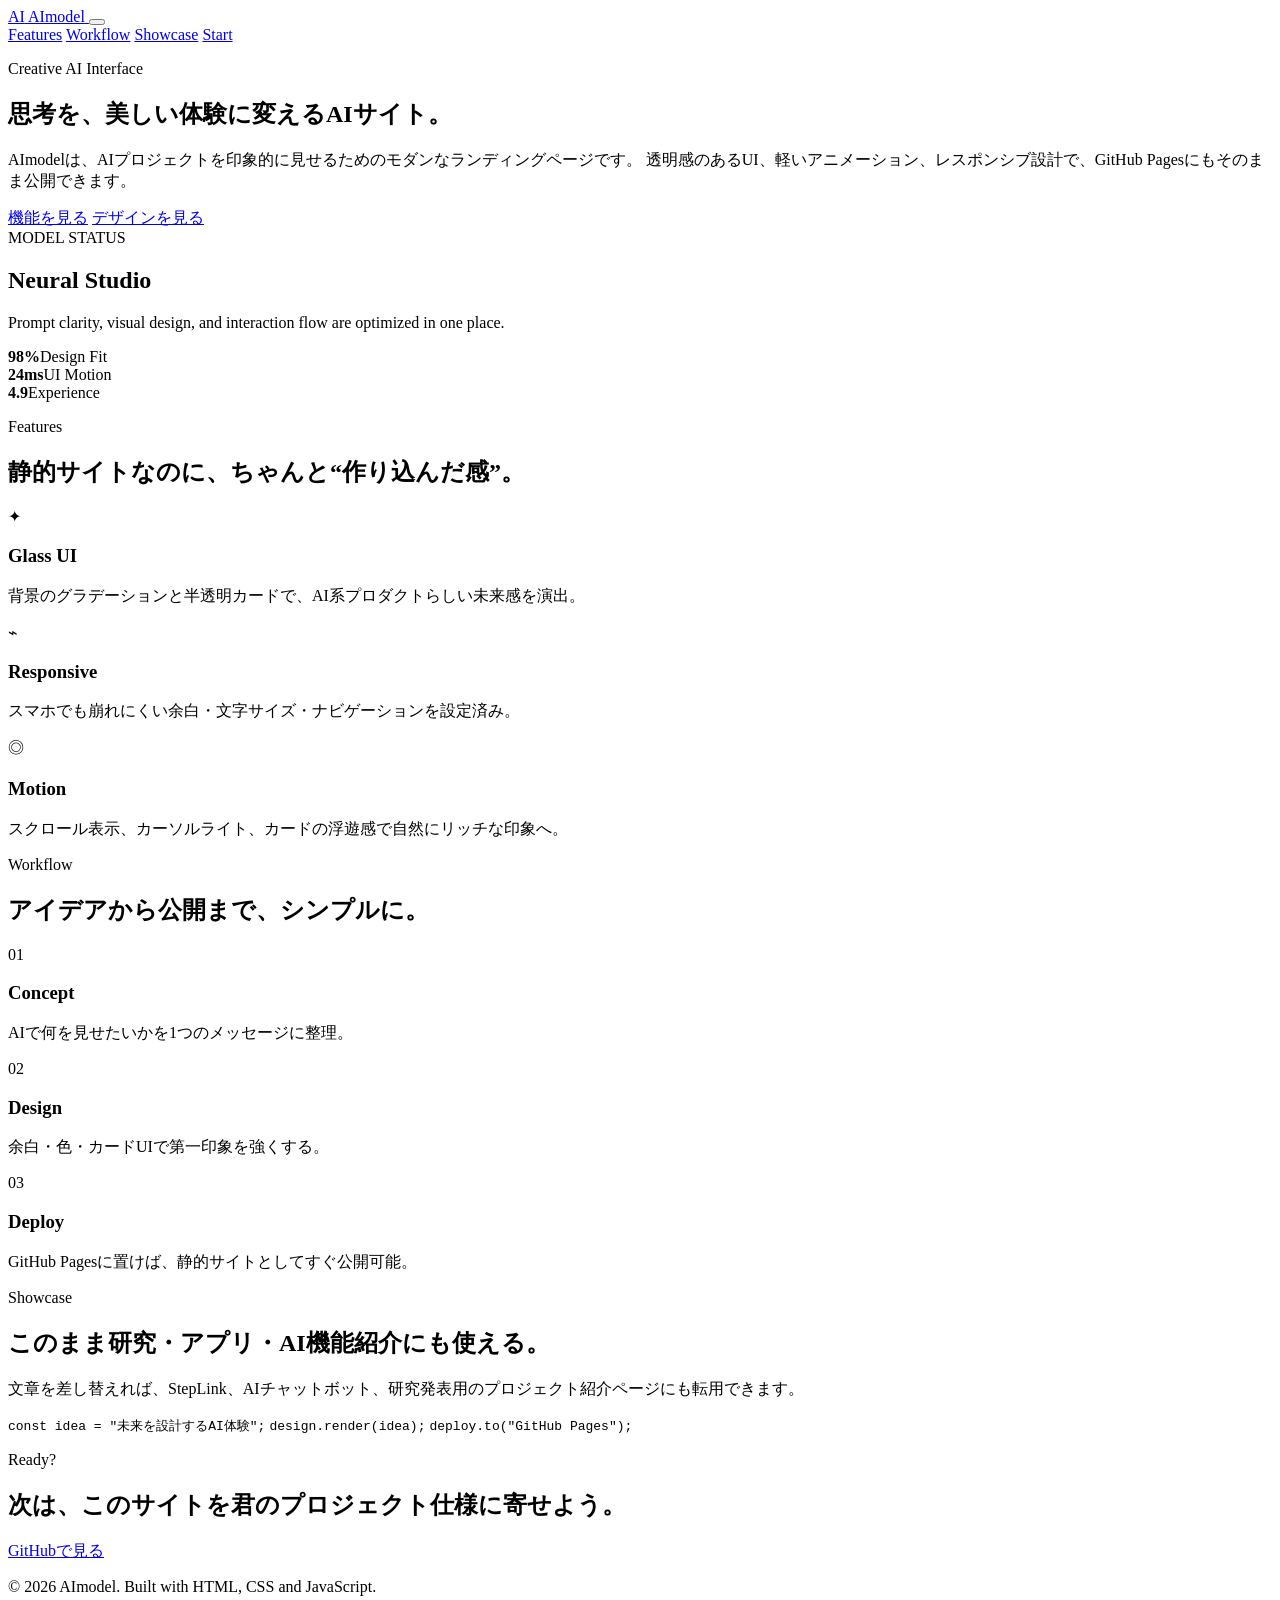
==== index.html @ 46732dd1 "Initial commit: add stylish landing page" ====
<!DOCTYPE html>
<html lang="ja">
<head>
  <meta charset="UTF-8" />
  <meta name="viewport" content="width=device-width, initial-scale=1.0" />
  <title>AImodel | Creative AI Landing</title>
  <meta name="description" content="A stylish landing page for an AI model project." />
  <link rel="preconnect" href="https://fonts.googleapis.com" />
  <link rel="preconnect" href="https://fonts.gstatic.com" crossorigin />
  <link href="https://fonts.googleapis.com/css2?family=Inter:wght@400;500;600;700;800&family=Noto+Sans+JP:wght@400;500;700;800&display=swap" rel="stylesheet" />
  <link rel="stylesheet" href="style.css" />
</head>
<body>
  <div class="cursor-glow" aria-hidden="true"></div>

  <header class="site-header">
    <a class="logo" href="#top" aria-label="AImodel home">
      <span class="logo-mark">AI</span>
      <span>AImodel</span>
    </a>

    <button class="nav-toggle" type="button" aria-label="メニューを開く" aria-expanded="false">
      <span></span><span></span><span></span>
    </button>

    <nav class="site-nav" aria-label="Main navigation">
      <a href="#features">Features</a>
      <a href="#workflow">Workflow</a>
      <a href="#showcase">Showcase</a>
      <a class="nav-cta" href="#contact">Start</a>
    </nav>
  </header>

  <main id="top">
    <section class="hero section-shell">
      <div class="hero-copy reveal">
        <p class="eyebrow">Creative AI Interface</p>
        <h1>思考を、<span>美しい体験</span>に変えるAIサイト。</h1>
        <p class="hero-text">
          AImodelは、AIプロジェクトを印象的に見せるためのモダンなランディングページです。
          透明感のあるUI、軽いアニメーション、レスポンシブ設計で、GitHub Pagesにもそのまま公開できます。
        </p>
        <div class="hero-actions">
          <a class="button primary" href="#features">機能を見る</a>
          <a class="button ghost" href="#showcase">デザインを見る</a>
        </div>
      </div>

      <div class="hero-visual reveal" aria-label="AI dashboard preview">
        <div class="orb orb-one"></div>
        <div class="orb orb-two"></div>
        <article class="glass-card main-card">
          <div class="card-topline">
            <span></span><span></span><span></span>
          </div>
          <div class="ai-chip">MODEL STATUS</div>
          <h2>Neural Studio</h2>
          <p>Prompt clarity, visual design, and interaction flow are optimized in one place.</p>
          <div class="metric-grid">
            <div><strong>98%</strong><span>Design Fit</span></div>
            <div><strong>24ms</strong><span>UI Motion</span></div>
            <div><strong>4.9</strong><span>Experience</span></div>
          </div>
        </article>
      </div>
    </section>

    <section id="features" class="features section-shell">
      <div class="section-heading reveal">
        <p class="eyebrow">Features</p>
        <h2>静的サイトなのに、ちゃんと“作り込んだ感”。</h2>
      </div>
      <div class="feature-grid">
        <article class="feature-card reveal">
          <span class="feature-icon">✦</span>
          <h3>Glass UI</h3>
          <p>背景のグラデーションと半透明カードで、AI系プロダクトらしい未来感を演出。</p>
        </article>
        <article class="feature-card reveal">
          <span class="feature-icon">⌁</span>
          <h3>Responsive</h3>
          <p>スマホでも崩れにくい余白・文字サイズ・ナビゲーションを設定済み。</p>
        </article>
        <article class="feature-card reveal">
          <span class="feature-icon">◎</span>
          <h3>Motion</h3>
          <p>スクロール表示、カーソルライト、カードの浮遊感で自然にリッチな印象へ。</p>
        </article>
      </div>
    </section>

    <section id="workflow" class="workflow section-shell">
      <div class="section-heading reveal">
        <p class="eyebrow">Workflow</p>
        <h2>アイデアから公開まで、シンプルに。</h2>
      </div>
      <div class="timeline">
        <div class="timeline-item reveal"><span>01</span><div><h3>Concept</h3><p>AIで何を見せたいかを1つのメッセージに整理。</p></div></div>
        <div class="timeline-item reveal"><span>02</span><div><h3>Design</h3><p>余白・色・カードUIで第一印象を強くする。</p></div></div>
        <div class="timeline-item reveal"><span>03</span><div><h3>Deploy</h3><p>GitHub Pagesに置けば、静的サイトとしてすぐ公開可能。</p></div></div>
      </div>
    </section>

    <section id="showcase" class="showcase section-shell reveal">
      <div>
        <p class="eyebrow">Showcase</p>
        <h2>このまま研究・アプリ・AI機能紹介にも使える。</h2>
        <p>
          文章を差し替えれば、StepLink、AIチャットボット、研究発表用のプロジェクト紹介ページにも転用できます。
        </p>
      </div>
      <div class="showcase-panel">
        <div class="signal-line"></div>
        <div class="code-window">
          <code>const idea = "未来を設計するAI体験";</code>
          <code>design.render(idea);</code>
          <code>deploy.to("GitHub Pages");</code>
        </div>
      </div>
    </section>

    <section id="contact" class="contact section-shell reveal">
      <p class="eyebrow">Ready?</p>
      <h2>次は、このサイトを君のプロジェクト仕様に寄せよう。</h2>
      <a class="button primary" href="https://github.com/tai928/AImodel" target="_blank" rel="noreferrer">GitHubで見る</a>
    </section>
  </main>

  <footer class="site-footer">
    <p>© 2026 AImodel. Built with HTML, CSS and JavaScript.</p>
  </footer>

  <script src="script.js"></script>
</body>
</html>
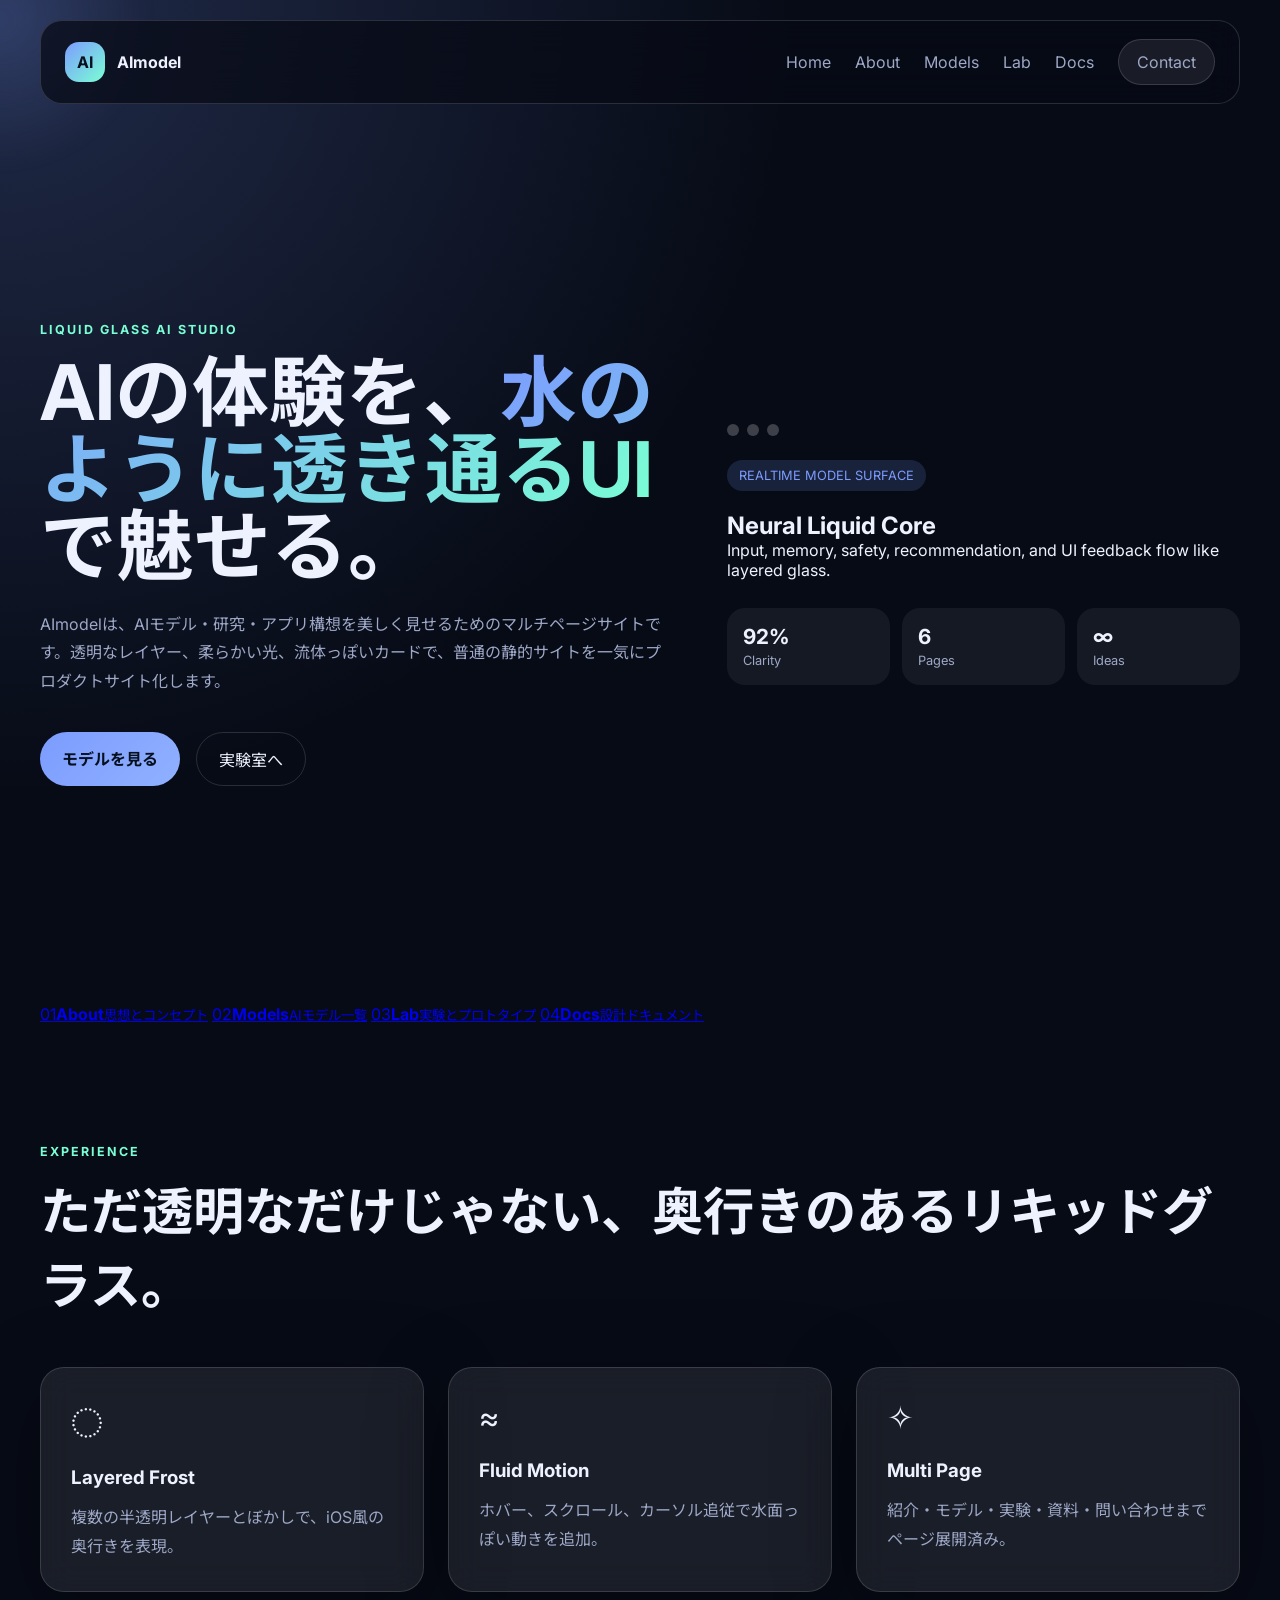
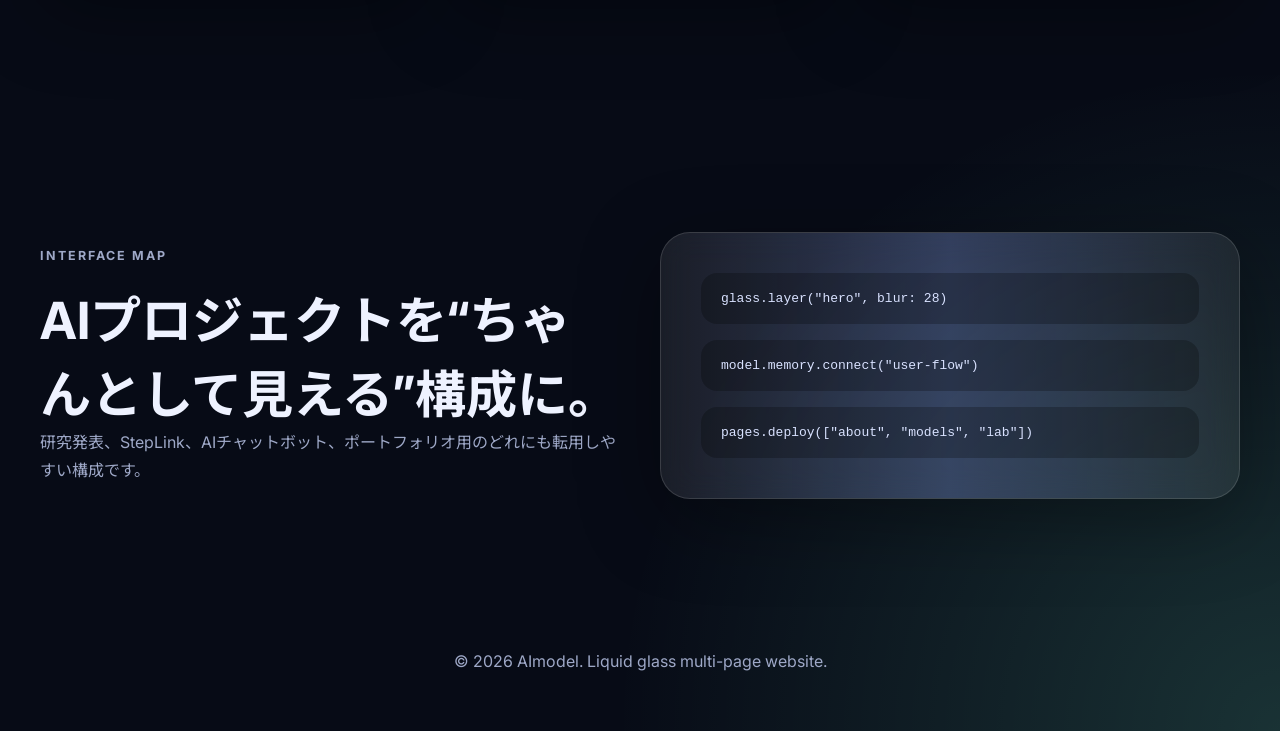
==== commit ea704f1b: "Redesign homepage with liquid glass navigation" ====
--- a/index.html
+++ b/index.html
@@ -3,133 +3,96 @@
 <head>
   <meta charset="UTF-8" />
   <meta name="viewport" content="width=device-width, initial-scale=1.0" />
-  <title>AImodel | Creative AI Landing</title>
-  <meta name="description" content="A stylish landing page for an AI model project." />
+  <title>AImodel | Liquid Glass AI Studio</title>
+  <meta name="description" content="Liquid glass styled multi-page AI studio website." />
   <link rel="preconnect" href="https://fonts.googleapis.com" />
   <link rel="preconnect" href="https://fonts.gstatic.com" crossorigin />
-  <link href="https://fonts.googleapis.com/css2?family=Inter:wght@400;500;600;700;800&family=Noto+Sans+JP:wght@400;500;700;800&display=swap" rel="stylesheet" />
+  <link href="https://fonts.googleapis.com/css2?family=Inter:wght@400;500;600;700;800;900&family=Noto+Sans+JP:wght@400;500;700;800;900&display=swap" rel="stylesheet" />
   <link rel="stylesheet" href="style.css" />
 </head>
 <body>
+  <div class="liquid-bg" aria-hidden="true"><span></span><span></span><span></span></div>
   <div class="cursor-glow" aria-hidden="true"></div>
 
-  <header class="site-header">
-    <a class="logo" href="#top" aria-label="AImodel home">
-      <span class="logo-mark">AI</span>
-      <span>AImodel</span>
-    </a>
-
-    <button class="nav-toggle" type="button" aria-label="メニューを開く" aria-expanded="false">
-      <span></span><span></span><span></span>
-    </button>
-
+  <header class="site-header liquid-panel">
+    <a class="logo" href="index.html"><span class="logo-mark">AI</span><span>AImodel</span></a>
+    <button class="nav-toggle" type="button" aria-label="メニューを開く" aria-expanded="false"><span></span><span></span><span></span></button>
     <nav class="site-nav" aria-label="Main navigation">
-      <a href="#features">Features</a>
-      <a href="#workflow">Workflow</a>
-      <a href="#showcase">Showcase</a>
-      <a class="nav-cta" href="#contact">Start</a>
+      <a class="active" href="index.html">Home</a>
+      <a href="about.html">About</a>
+      <a href="models.html">Models</a>
+      <a href="lab.html">Lab</a>
+      <a href="docs.html">Docs</a>
+      <a class="nav-cta" href="contact.html">Contact</a>
     </nav>
   </header>
 
-  <main id="top">
-    <section class="hero section-shell">
+  <main>
+    <section class="hero section-shell two-column">
       <div class="hero-copy reveal">
-        <p class="eyebrow">Creative AI Interface</p>
-        <h1>思考を、<span>美しい体験</span>に変えるAIサイト。</h1>
-        <p class="hero-text">
-          AImodelは、AIプロジェクトを印象的に見せるためのモダンなランディングページです。
-          透明感のあるUI、軽いアニメーション、レスポンシブ設計で、GitHub Pagesにもそのまま公開できます。
-        </p>
+        <p class="eyebrow">Liquid Glass AI Studio</p>
+        <h1>AIの体験を、<span>水のように透き通るUI</span>で魅せる。</h1>
+        <p class="hero-text">AImodelは、AIモデル・研究・アプリ構想を美しく見せるためのマルチページサイトです。透明なレイヤー、柔らかい光、流体っぽいカードで、普通の静的サイトを一気にプロダクトサイト化します。</p>
         <div class="hero-actions">
-          <a class="button primary" href="#features">機能を見る</a>
-          <a class="button ghost" href="#showcase">デザインを見る</a>
+          <a class="button primary" href="models.html">モデルを見る</a>
+          <a class="button ghost" href="lab.html">実験室へ</a>
         </div>
       </div>
 
-      <div class="hero-visual reveal" aria-label="AI dashboard preview">
-        <div class="orb orb-one"></div>
-        <div class="orb orb-two"></div>
-        <article class="glass-card main-card">
-          <div class="card-topline">
-            <span></span><span></span><span></span>
-          </div>
-          <div class="ai-chip">MODEL STATUS</div>
-          <h2>Neural Studio</h2>
-          <p>Prompt clarity, visual design, and interaction flow are optimized in one place.</p>
+      <div class="hero-visual reveal">
+        <article class="liquid-card hero-card tilt-card">
+          <div class="glass-shine"></div>
+          <div class="card-topline"><span></span><span></span><span></span></div>
+          <p class="ai-chip">REALTIME MODEL SURFACE</p>
+          <h2>Neural Liquid Core</h2>
+          <p>Input, memory, safety, recommendation, and UI feedback flow like layered glass.</p>
+          <div class="liquid-meter"><span style="--w: 92%"></span></div>
           <div class="metric-grid">
-            <div><strong>98%</strong><span>Design Fit</span></div>
-            <div><strong>24ms</strong><span>UI Motion</span></div>
-            <div><strong>4.9</strong><span>Experience</span></div>
+            <div><strong>92%</strong><span>Clarity</span></div>
+            <div><strong>6</strong><span>Pages</span></div>
+            <div><strong>∞</strong><span>Ideas</span></div>
           </div>
         </article>
       </div>
     </section>
 
-    <section id="features" class="features section-shell">
+    <section class="section-shell page-strip reveal">
+      <a class="mini-page liquid-panel" href="about.html"><span>01</span><strong>About</strong><small>思想とコンセプト</small></a>
+      <a class="mini-page liquid-panel" href="models.html"><span>02</span><strong>Models</strong><small>AIモデル一覧</small></a>
+      <a class="mini-page liquid-panel" href="lab.html"><span>03</span><strong>Lab</strong><small>実験とプロトタイプ</small></a>
+      <a class="mini-page liquid-panel" href="docs.html"><span>04</span><strong>Docs</strong><small>設計ドキュメント</small></a>
+    </section>
+
+    <section class="features section-shell">
       <div class="section-heading reveal">
-        <p class="eyebrow">Features</p>
-        <h2>静的サイトなのに、ちゃんと“作り込んだ感”。</h2>
+        <p class="eyebrow">Experience</p>
+        <h2>ただ透明なだけじゃない、奥行きのあるリキッドグラス。</h2>
       </div>
       <div class="feature-grid">
-        <article class="feature-card reveal">
-          <span class="feature-icon">✦</span>
-          <h3>Glass UI</h3>
-          <p>背景のグラデーションと半透明カードで、AI系プロダクトらしい未来感を演出。</p>
-        </article>
-        <article class="feature-card reveal">
-          <span class="feature-icon">⌁</span>
-          <h3>Responsive</h3>
-          <p>スマホでも崩れにくい余白・文字サイズ・ナビゲーションを設定済み。</p>
-        </article>
-        <article class="feature-card reveal">
-          <span class="feature-icon">◎</span>
-          <h3>Motion</h3>
-          <p>スクロール表示、カーソルライト、カードの浮遊感で自然にリッチな印象へ。</p>
-        </article>
+        <article class="feature-card liquid-panel reveal"><span class="feature-icon">◌</span><h3>Layered Frost</h3><p>複数の半透明レイヤーとぼかしで、iOS風の奥行きを表現。</p></article>
+        <article class="feature-card liquid-panel reveal"><span class="feature-icon">≈</span><h3>Fluid Motion</h3><p>ホバー、スクロール、カーソル追従で水面っぽい動きを追加。</p></article>
+        <article class="feature-card liquid-panel reveal"><span class="feature-icon">✧</span><h3>Multi Page</h3><p>紹介・モデル・実験・資料・問い合わせまでページ展開済み。</p></article>
       </div>
     </section>
 
-    <section id="workflow" class="workflow section-shell">
-      <div class="section-heading reveal">
-        <p class="eyebrow">Workflow</p>
-        <h2>アイデアから公開まで、シンプルに。</h2>
+    <section class="showcase section-shell reveal">
+      <div>
+        <p class="eyebrow">Interface Map</p>
+        <h2>AIプロジェクトを“ちゃんとして見える”構成に。</h2>
+        <p>研究発表、StepLink、AIチャットボット、ポートフォリオ用のどれにも転用しやすい構成です。</p>
       </div>
-      <div class="timeline">
-        <div class="timeline-item reveal"><span>01</span><div><h3>Concept</h3><p>AIで何を見せたいかを1つのメッセージに整理。</p></div></div>
-        <div class="timeline-item reveal"><span>02</span><div><h3>Design</h3><p>余白・色・カードUIで第一印象を強くする。</p></div></div>
-        <div class="timeline-item reveal"><span>03</span><div><h3>Deploy</h3><p>GitHub Pagesに置けば、静的サイトとしてすぐ公開可能。</p></div></div>
-      </div>
-    </section>
-
-    <section id="showcase" class="showcase section-shell reveal">
-      <div>
-        <p class="eyebrow">Showcase</p>
-        <h2>このまま研究・アプリ・AI機能紹介にも使える。</h2>
-        <p>
-          文章を差し替えれば、StepLink、AIチャットボット、研究発表用のプロジェクト紹介ページにも転用できます。
-        </p>
-      </div>
-      <div class="showcase-panel">
+      <div class="showcase-panel liquid-card">
         <div class="signal-line"></div>
         <div class="code-window">
-          <code>const idea = "未来を設計するAI体験";</code>
-          <code>design.render(idea);</code>
-          <code>deploy.to("GitHub Pages");</code>
+          <code>glass.layer("hero", blur: 28)</code>
+          <code>model.memory.connect("user-flow")</code>
+          <code>pages.deploy(["about", "models", "lab"])</code>
         </div>
       </div>
     </section>
-
-    <section id="contact" class="contact section-shell reveal">
-      <p class="eyebrow">Ready?</p>
-      <h2>次は、このサイトを君のプロジェクト仕様に寄せよう。</h2>
-      <a class="button primary" href="https://github.com/tai928/AImodel" target="_blank" rel="noreferrer">GitHubで見る</a>
-    </section>
   </main>
 
-  <footer class="site-footer">
-    <p>© 2026 AImodel. Built with HTML, CSS and JavaScript.</p>
-  </footer>
-
+  <footer class="site-footer"><p>© 2026 AImodel. Liquid glass multi-page website.</p></footer>
   <script src="script.js"></script>
 </body>
 </html>
--- a/style.css
+++ b/style.css
@@ -0,0 +1,440 @@
+:root {
+  --bg: #070b16;
+  --bg-secondary: #0d1427;
+  --surface: rgba(255, 255, 255, 0.08);
+  --border: rgba(255, 255, 255, 0.14);
+  --text: #eef2ff;
+  --muted: #9ea8c7;
+  --primary: #7c9cff;
+  --secondary: #7affd4;
+  --shadow: 0 20px 80px rgba(0, 0, 0, 0.35);
+}
+
+* {
+  margin: 0;
+  padding: 0;
+  box-sizing: border-box;
+}
+
+html {
+  scroll-behavior: smooth;
+}
+
+body {
+  font-family: 'Inter', 'Noto Sans JP', sans-serif;
+  background:
+    radial-gradient(circle at top left, rgba(124, 156, 255, 0.22), transparent 30%),
+    radial-gradient(circle at bottom right, rgba(122, 255, 212, 0.16), transparent 25%),
+    var(--bg);
+  color: var(--text);
+  min-height: 100vh;
+  overflow-x: hidden;
+}
+
+.cursor-glow {
+  width: 300px;
+  height: 300px;
+  position: fixed;
+  border-radius: 50%;
+  pointer-events: none;
+  background: radial-gradient(circle, rgba(124,156,255,0.18), transparent 70%);
+  transform: translate(-50%, -50%);
+  z-index: 0;
+  filter: blur(10px);
+}
+
+.section-shell {
+  width: min(1200px, calc(100% - 40px));
+  margin: 0 auto;
+}
+
+.site-header {
+  width: min(1200px, calc(100% - 40px));
+  margin: 20px auto 0;
+  padding: 18px 24px;
+  display: flex;
+  align-items: center;
+  justify-content: space-between;
+  position: sticky;
+  top: 18px;
+  z-index: 100;
+  border: 1px solid var(--border);
+  border-radius: 22px;
+  background: rgba(8, 11, 22, 0.72);
+  backdrop-filter: blur(18px);
+}
+
+.logo {
+  display: flex;
+  align-items: center;
+  gap: 12px;
+  text-decoration: none;
+  color: var(--text);
+  font-weight: 700;
+}
+
+.logo-mark {
+  width: 40px;
+  height: 40px;
+  border-radius: 14px;
+  display: grid;
+  place-items: center;
+  background: linear-gradient(135deg, var(--primary), var(--secondary));
+  color: #09111f;
+}
+
+.site-nav {
+  display: flex;
+  align-items: center;
+  gap: 24px;
+}
+
+.site-nav a {
+  color: var(--muted);
+  text-decoration: none;
+  transition: 0.25s ease;
+}
+
+.site-nav a:hover {
+  color: var(--text);
+}
+
+.nav-cta {
+  padding: 12px 18px;
+  border-radius: 999px;
+  background: rgba(255,255,255,0.08);
+  border: 1px solid var(--border);
+}
+
+.nav-toggle {
+  display: none;
+  background: transparent;
+  border: none;
+  cursor: pointer;
+}
+
+.nav-toggle span {
+  width: 24px;
+  height: 2px;
+  background: white;
+  display: block;
+  margin: 5px 0;
+}
+
+.hero {
+  min-height: 100vh;
+  display: grid;
+  grid-template-columns: 1.1fr 0.9fr;
+  gap: 60px;
+  align-items: center;
+  position: relative;
+}
+
+.hero-copy h1 {
+  font-size: clamp(3rem, 6vw, 6rem);
+  line-height: 1;
+  margin: 18px 0 24px;
+}
+
+.hero-copy h1 span {
+  background: linear-gradient(135deg, var(--primary), var(--secondary));
+  -webkit-background-clip: text;
+  color: transparent;
+}
+
+.eyebrow {
+  color: var(--secondary);
+  letter-spacing: 0.16em;
+  text-transform: uppercase;
+  font-size: 0.78rem;
+  font-weight: 700;
+}
+
+.hero-text,
+.feature-card p,
+.timeline-item p,
+.showcase p,
+.contact p {
+  color: var(--muted);
+  line-height: 1.8;
+}
+
+.hero-actions {
+  display: flex;
+  gap: 16px;
+  margin-top: 36px;
+  flex-wrap: wrap;
+}
+
+.button {
+  text-decoration: none;
+  color: var(--text);
+  padding: 14px 22px;
+  border-radius: 999px;
+  border: 1px solid var(--border);
+  transition: transform 0.25s ease, background 0.25s ease;
+}
+
+.button:hover {
+  transform: translateY(-3px);
+}
+
+.button.primary {
+  background: linear-gradient(135deg, var(--primary), #90b1ff);
+  color: #06101f;
+  border: none;
+  font-weight: 700;
+}
+
+.glass-card,
+.feature-card,
+.showcase-panel,
+.timeline-item {
+  background: var(--surface);
+  border: 1px solid var(--border);
+  backdrop-filter: blur(16px);
+  box-shadow: var(--shadow);
+}
+
+.hero-visual {
+  position: relative;
+  display: flex;
+  justify-content: center;
+}
+
+.main-card {
+  width: 100%;
+  max-width: 420px;
+  border-radius: 28px;
+  padding: 28px;
+  position: relative;
+  overflow: hidden;
+}
+
+.card-topline {
+  display: flex;
+  gap: 8px;
+  margin-bottom: 24px;
+}
+
+.card-topline span {
+  width: 12px;
+  height: 12px;
+  border-radius: 50%;
+  background: rgba(255,255,255,0.22);
+}
+
+.ai-chip {
+  display: inline-flex;
+  padding: 8px 12px;
+  border-radius: 999px;
+  background: rgba(124,156,255,0.16);
+  color: var(--primary);
+  font-size: 0.8rem;
+  margin-bottom: 20px;
+}
+
+.main-card h2 {
+  font-size: 2rem;
+  margin-bottom: 14px;
+}
+
+.metric-grid {
+  display: grid;
+  grid-template-columns: repeat(3, 1fr);
+  gap: 12px;
+  margin-top: 28px;
+}
+
+.metric-grid div {
+  background: rgba(255,255,255,0.06);
+  border-radius: 18px;
+  padding: 16px;
+}
+
+.metric-grid strong {
+  display: block;
+  font-size: 1.3rem;
+}
+
+.metric-grid span {
+  color: var(--muted);
+  font-size: 0.8rem;
+}
+
+.orb {
+  position: absolute;
+  border-radius: 50%;
+  filter: blur(18px);
+}
+
+.orb-one {
+  width: 160px;
+  height: 160px;
+  background: rgba(124,156,255,0.35);
+  top: -30px;
+  left: 20px;
+}
+
+.orb-two {
+  width: 180px;
+  height: 180px;
+  background: rgba(122,255,212,0.2);
+  bottom: -30px;
+  right: 0;
+}
+
+.features,
+.workflow,
+.showcase,
+.contact {
+  padding: 120px 0;
+}
+
+.section-heading {
+  margin-bottom: 48px;
+}
+
+.section-heading h2,
+.showcase h2,
+.contact h2 {
+  font-size: clamp(2rem, 4vw, 4rem);
+  margin-top: 12px;
+}
+
+.feature-grid {
+  display: grid;
+  grid-template-columns: repeat(3, 1fr);
+  gap: 24px;
+}
+
+.feature-card {
+  padding: 30px;
+  border-radius: 24px;
+}
+
+.feature-icon {
+  font-size: 2rem;
+}
+
+.feature-card h3 {
+  margin: 22px 0 14px;
+}
+
+.timeline {
+  display: grid;
+  gap: 20px;
+}
+
+.timeline-item {
+  display: flex;
+  gap: 22px;
+  align-items: flex-start;
+  padding: 26px;
+  border-radius: 24px;
+}
+
+.timeline-item span {
+  font-size: 1.6rem;
+  font-weight: 800;
+  color: var(--primary);
+}
+
+.showcase {
+  display: grid;
+  grid-template-columns: 1fr 1fr;
+  gap: 40px;
+  align-items: center;
+}
+
+.showcase-panel {
+  position: relative;
+  border-radius: 30px;
+  padding: 40px;
+  overflow: hidden;
+}
+
+.signal-line {
+  position: absolute;
+  inset: 0;
+  background: linear-gradient(90deg, transparent, rgba(124,156,255,0.24), transparent);
+  animation: sweep 5s linear infinite;
+}
+
+.code-window {
+  position: relative;
+  z-index: 2;
+  display: grid;
+  gap: 16px;
+}
+
+.code-window code {
+  display: block;
+  padding: 18px 20px;
+  border-radius: 16px;
+  background: rgba(0,0,0,0.24);
+  color: #d9e2ff;
+}
+
+.contact {
+  text-align: center;
+}
+
+.site-footer {
+  padding: 32px 20px 60px;
+  text-align: center;
+  color: var(--muted);
+}
+
+.reveal {
+  opacity: 0;
+  transform: translateY(40px);
+  transition: 0.8s ease;
+}
+
+.reveal.visible {
+  opacity: 1;
+  transform: translateY(0);
+}
+
+@keyframes sweep {
+  from {
+    transform: translateX(-100%);
+  }
+  to {
+    transform: translateX(100%);
+  }
+}
+
+@media (max-width: 920px) {
+  .hero,
+  .showcase,
+  .feature-grid {
+    grid-template-columns: 1fr;
+  }
+
+  .site-nav {
+    position: absolute;
+    top: calc(100% + 12px);
+    right: 0;
+    flex-direction: column;
+    width: 220px;
+    padding: 18px;
+    border-radius: 20px;
+    background: rgba(10, 14, 24, 0.95);
+    border: 1px solid var(--border);
+    display: none;
+  }
+
+  .site-nav.active {
+    display: flex;
+  }
+
+  .nav-toggle {
+    display: block;
+  }
+
+  .feature-grid {
+    gap: 18px;
+  }
+}
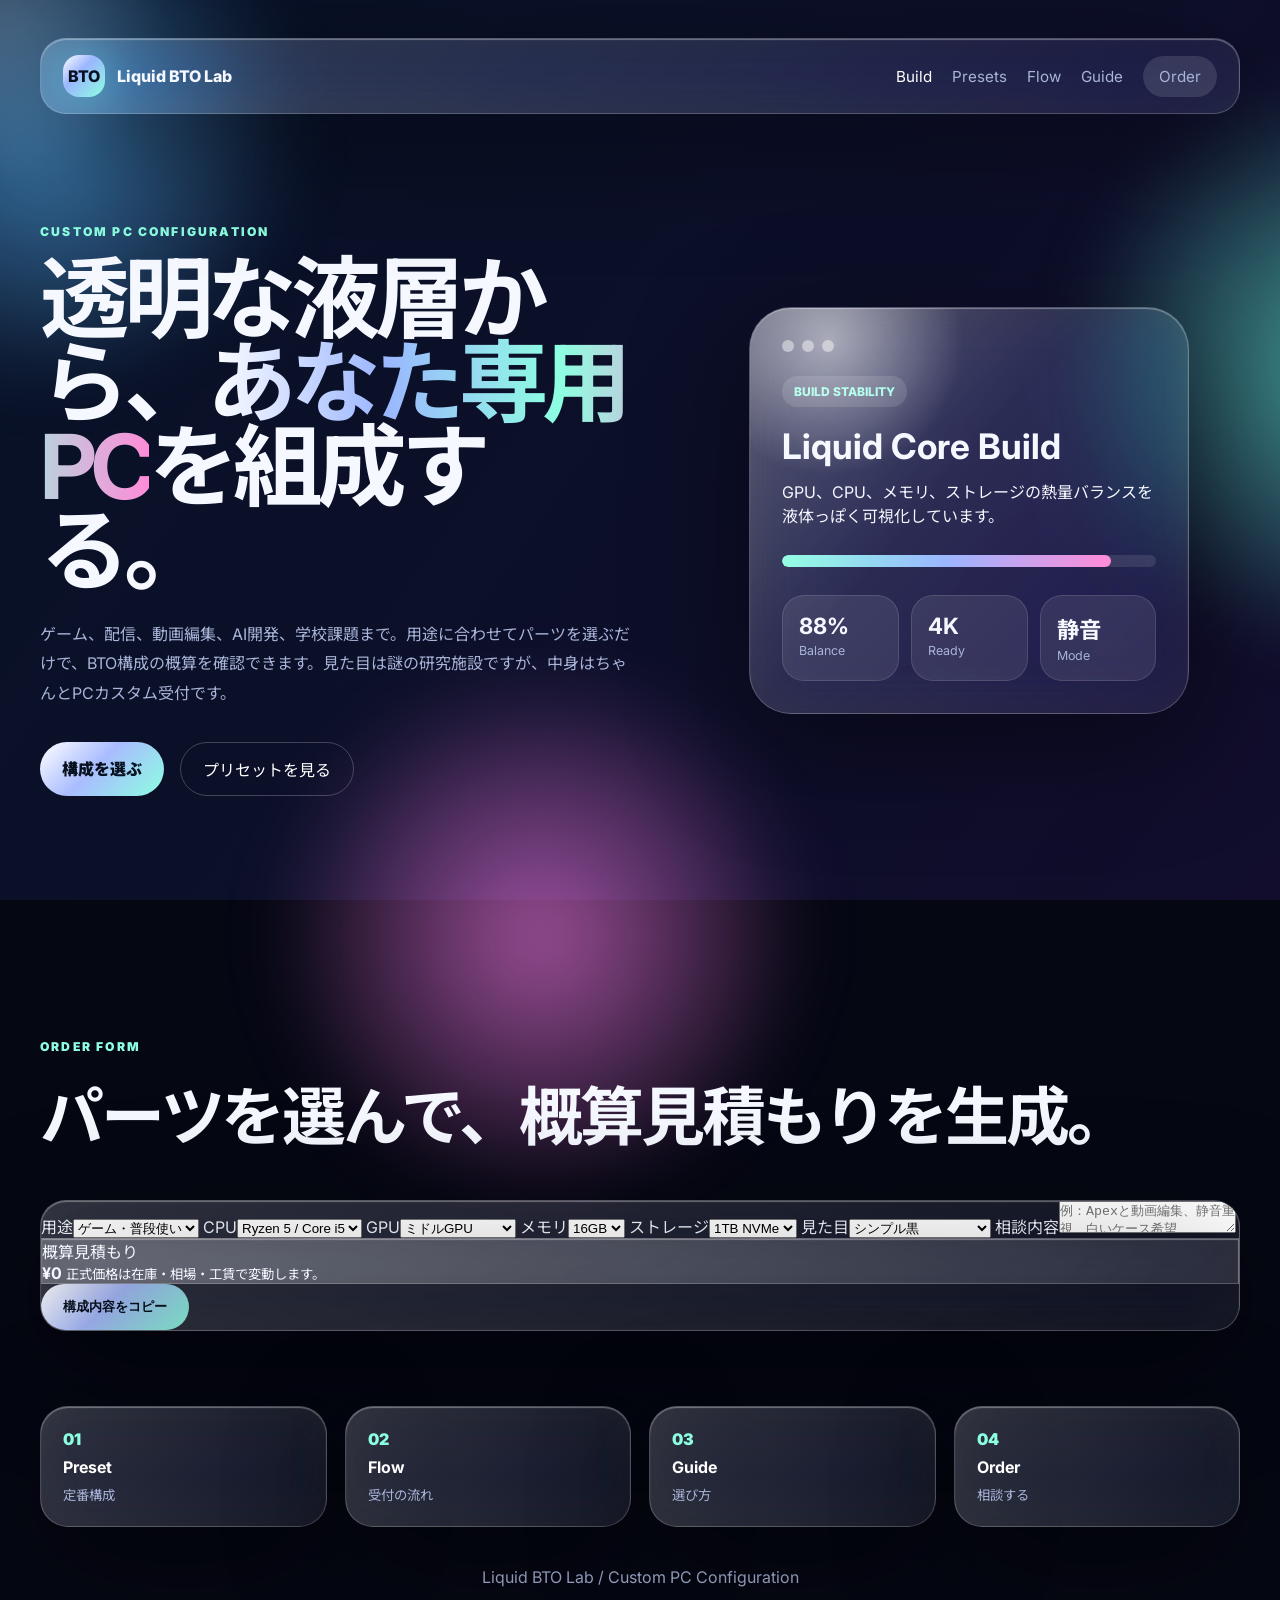
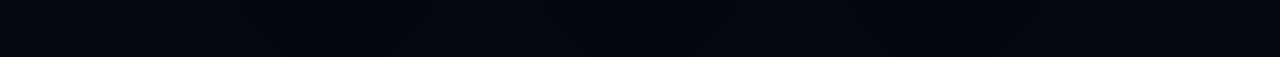
==== commit b6f50f36: "Convert homepage to liquid glass BTO custom site" ====
--- a/index.html
+++ b/index.html
@@ -3,8 +3,8 @@
 <head>
   <meta charset="UTF-8" />
   <meta name="viewport" content="width=device-width, initial-scale=1.0" />
-  <title>AImodel | Liquid Glass AI Studio</title>
-  <meta name="description" content="Liquid glass styled multi-page AI studio website." />
+  <title>Liquid BTO Lab | Custom PC Order</title>
+  <meta name="description" content="Liquid glass styled BTO custom PC order site." />
   <link rel="preconnect" href="https://fonts.googleapis.com" />
   <link rel="preconnect" href="https://fonts.gstatic.com" crossorigin />
   <link href="https://fonts.googleapis.com/css2?family=Inter:wght@400;500;600;700;800;900&family=Noto+Sans+JP:wght@400;500;700;800;900&display=swap" rel="stylesheet" />
@@ -15,27 +15,26 @@
   <div class="cursor-glow" aria-hidden="true"></div>
 
   <header class="site-header liquid-panel">
-    <a class="logo" href="index.html"><span class="logo-mark">AI</span><span>AImodel</span></a>
+    <a class="logo" href="index.html"><span class="logo-mark">BTO</span><span>Liquid BTO Lab</span></a>
     <button class="nav-toggle" type="button" aria-label="メニューを開く" aria-expanded="false"><span></span><span></span><span></span></button>
     <nav class="site-nav" aria-label="Main navigation">
-      <a class="active" href="index.html">Home</a>
-      <a href="about.html">About</a>
-      <a href="models.html">Models</a>
-      <a href="lab.html">Lab</a>
-      <a href="docs.html">Docs</a>
-      <a class="nav-cta" href="contact.html">Contact</a>
+      <a class="active" href="index.html">Build</a>
+      <a href="models.html">Presets</a>
+      <a href="lab.html">Flow</a>
+      <a href="docs.html">Guide</a>
+      <a class="nav-cta" href="#order">Order</a>
     </nav>
   </header>
 
   <main>
     <section class="hero section-shell two-column">
       <div class="hero-copy reveal">
-        <p class="eyebrow">Liquid Glass AI Studio</p>
-        <h1>AIの体験を、<span>水のように透き通るUI</span>で魅せる。</h1>
-        <p class="hero-text">AImodelは、AIモデル・研究・アプリ構想を美しく見せるためのマルチページサイトです。透明なレイヤー、柔らかい光、流体っぽいカードで、普通の静的サイトを一気にプロダクトサイト化します。</p>
+        <p class="eyebrow">Custom PC Configuration</p>
+        <h1>透明な液層から、<span>あなた専用PC</span>を組成する。</h1>
+        <p class="hero-text">ゲーム、配信、動画編集、AI開発、学校課題まで。用途に合わせてパーツを選ぶだけで、BTO構成の概算を確認できます。見た目は謎の研究施設ですが、中身はちゃんとPCカスタム受付です。</p>
         <div class="hero-actions">
-          <a class="button primary" href="models.html">モデルを見る</a>
-          <a class="button ghost" href="lab.html">実験室へ</a>
+          <a class="button primary" href="#order">構成を選ぶ</a>
+          <a class="button ghost" href="models.html">プリセットを見る</a>
         </div>
       </div>
 
@@ -43,56 +42,50 @@
         <article class="liquid-card hero-card tilt-card">
           <div class="glass-shine"></div>
           <div class="card-topline"><span></span><span></span><span></span></div>
-          <p class="ai-chip">REALTIME MODEL SURFACE</p>
-          <h2>Neural Liquid Core</h2>
-          <p>Input, memory, safety, recommendation, and UI feedback flow like layered glass.</p>
-          <div class="liquid-meter"><span style="--w: 92%"></span></div>
+          <p class="ai-chip">BUILD STABILITY</p>
+          <h2>Liquid Core Build</h2>
+          <p>GPU、CPU、メモリ、ストレージの熱量バランスを液体っぽく可視化しています。</p>
+          <div class="liquid-meter"><span style="--w: 88%"></span></div>
           <div class="metric-grid">
-            <div><strong>92%</strong><span>Clarity</span></div>
-            <div><strong>6</strong><span>Pages</span></div>
-            <div><strong>∞</strong><span>Ideas</span></div>
+            <div><strong>88%</strong><span>Balance</span></div>
+            <div><strong>4K</strong><span>Ready</span></div>
+            <div><strong>静音</strong><span>Mode</span></div>
           </div>
         </article>
       </div>
     </section>
 
-    <section class="section-shell page-strip reveal">
-      <a class="mini-page liquid-panel" href="about.html"><span>01</span><strong>About</strong><small>思想とコンセプト</small></a>
-      <a class="mini-page liquid-panel" href="models.html"><span>02</span><strong>Models</strong><small>AIモデル一覧</small></a>
-      <a class="mini-page liquid-panel" href="lab.html"><span>03</span><strong>Lab</strong><small>実験とプロトタイプ</small></a>
-      <a class="mini-page liquid-panel" href="docs.html"><span>04</span><strong>Docs</strong><small>設計ドキュメント</small></a>
+    <section class="features section-shell" id="order">
+      <div class="section-heading reveal">
+        <p class="eyebrow">Order Form</p>
+        <h2>パーツを選んで、概算見積もりを生成。</h2>
+      </div>
+      <form class="liquid-panel bto-form reveal" id="btoForm">
+        <label>用途<select id="useCase"><option value="0">ゲーム・普段使い</option><option value="18000">配信もしたい</option><option value="32000">動画編集重視</option><option value="48000">AI/開発重視</option></select></label>
+        <label>CPU<select id="cpu"><option value="28000">Ryzen 5 / Core i5</option><option value="48000">Ryzen 7 / Core i7</option><option value="76000">Ryzen 9 / Core i9</option></select></label>
+        <label>GPU<select id="gpu"><option value="52000">ミドルGPU</option><option value="98000">ハイクラスGPU</option><option value="168000">最上位寄りGPU</option></select></label>
+        <label>メモリ<select id="ram"><option value="12000">16GB</option><option value="24000">32GB</option><option value="46000">64GB</option></select></label>
+        <label>ストレージ<select id="storage"><option value="12000">1TB NVMe</option><option value="26000">2TB NVMe</option><option value="52000">4TB NVMe</option></select></label>
+        <label>見た目<select id="caseStyle"><option value="0">シンプル黒</option><option value="12000">白系ガラスケース</option><option value="22000">RGB液体研究所仕様</option></select></label>
+        <label>相談内容<textarea id="note" placeholder="例：Apexと動画編集、静音重視、白いケース希望"></textarea></label>
+        <div class="estimate liquid-card">
+          <p>概算見積もり</p>
+          <strong id="totalPrice">¥0</strong>
+          <small>正式価格は在庫・相場・工賃で変動します。</small>
+        </div>
+        <button class="button primary" type="button" id="copyOrder">構成内容をコピー</button>
+      </form>
     </section>
 
-    <section class="features section-shell">
-      <div class="section-heading reveal">
-        <p class="eyebrow">Experience</p>
-        <h2>ただ透明なだけじゃない、奥行きのあるリキッドグラス。</h2>
-      </div>
-      <div class="feature-grid">
-        <article class="feature-card liquid-panel reveal"><span class="feature-icon">◌</span><h3>Layered Frost</h3><p>複数の半透明レイヤーとぼかしで、iOS風の奥行きを表現。</p></article>
-        <article class="feature-card liquid-panel reveal"><span class="feature-icon">≈</span><h3>Fluid Motion</h3><p>ホバー、スクロール、カーソル追従で水面っぽい動きを追加。</p></article>
-        <article class="feature-card liquid-panel reveal"><span class="feature-icon">✧</span><h3>Multi Page</h3><p>紹介・モデル・実験・資料・問い合わせまでページ展開済み。</p></article>
-      </div>
-    </section>
-
-    <section class="showcase section-shell reveal">
-      <div>
-        <p class="eyebrow">Interface Map</p>
-        <h2>AIプロジェクトを“ちゃんとして見える”構成に。</h2>
-        <p>研究発表、StepLink、AIチャットボット、ポートフォリオ用のどれにも転用しやすい構成です。</p>
-      </div>
-      <div class="showcase-panel liquid-card">
-        <div class="signal-line"></div>
-        <div class="code-window">
-          <code>glass.layer("hero", blur: 28)</code>
-          <code>model.memory.connect("user-flow")</code>
-          <code>pages.deploy(["about", "models", "lab"])</code>
-        </div>
-      </div>
+    <section class="section-shell page-strip reveal">
+      <a class="mini-page liquid-panel" href="models.html"><span>01</span><strong>Preset</strong><small>定番構成</small></a>
+      <a class="mini-page liquid-panel" href="lab.html"><span>02</span><strong>Flow</strong><small>受付の流れ</small></a>
+      <a class="mini-page liquid-panel" href="docs.html"><span>03</span><strong>Guide</strong><small>選び方</small></a>
+      <a class="mini-page liquid-panel" href="#order"><span>04</span><strong>Order</strong><small>相談する</small></a>
     </section>
   </main>
 
-  <footer class="site-footer"><p>© 2026 AImodel. Liquid glass multi-page website.</p></footer>
+  <footer class="site-footer"><p>Liquid BTO Lab / Custom PC Configuration</p></footer>
   <script src="script.js"></script>
 </body>
 </html>
--- a/style.css
+++ b/style.css
@@ -1,440 +1,3 @@
-:root {
-  --bg: #070b16;
-  --bg-secondary: #0d1427;
-  --surface: rgba(255, 255, 255, 0.08);
-  --border: rgba(255, 255, 255, 0.14);
-  --text: #eef2ff;
-  --muted: #9ea8c7;
-  --primary: #7c9cff;
-  --secondary: #7affd4;
-  --shadow: 0 20px 80px rgba(0, 0, 0, 0.35);
-}
-
-* {
-  margin: 0;
-  padding: 0;
-  box-sizing: border-box;
-}
-
-html {
-  scroll-behavior: smooth;
-}
-
-body {
-  font-family: 'Inter', 'Noto Sans JP', sans-serif;
-  background:
-    radial-gradient(circle at top left, rgba(124, 156, 255, 0.22), transparent 30%),
-    radial-gradient(circle at bottom right, rgba(122, 255, 212, 0.16), transparent 25%),
-    var(--bg);
-  color: var(--text);
-  min-height: 100vh;
-  overflow-x: hidden;
-}
-
-.cursor-glow {
-  width: 300px;
-  height: 300px;
-  position: fixed;
-  border-radius: 50%;
-  pointer-events: none;
-  background: radial-gradient(circle, rgba(124,156,255,0.18), transparent 70%);
-  transform: translate(-50%, -50%);
-  z-index: 0;
-  filter: blur(10px);
-}
-
-.section-shell {
-  width: min(1200px, calc(100% - 40px));
-  margin: 0 auto;
-}
-
-.site-header {
-  width: min(1200px, calc(100% - 40px));
-  margin: 20px auto 0;
-  padding: 18px 24px;
-  display: flex;
-  align-items: center;
-  justify-content: space-between;
-  position: sticky;
-  top: 18px;
-  z-index: 100;
-  border: 1px solid var(--border);
-  border-radius: 22px;
-  background: rgba(8, 11, 22, 0.72);
-  backdrop-filter: blur(18px);
-}
-
-.logo {
-  display: flex;
-  align-items: center;
-  gap: 12px;
-  text-decoration: none;
-  color: var(--text);
-  font-weight: 700;
-}
-
-.logo-mark {
-  width: 40px;
-  height: 40px;
-  border-radius: 14px;
-  display: grid;
-  place-items: center;
-  background: linear-gradient(135deg, var(--primary), var(--secondary));
-  color: #09111f;
-}
-
-.site-nav {
-  display: flex;
-  align-items: center;
-  gap: 24px;
-}
-
-.site-nav a {
-  color: var(--muted);
-  text-decoration: none;
-  transition: 0.25s ease;
-}
-
-.site-nav a:hover {
-  color: var(--text);
-}
-
-.nav-cta {
-  padding: 12px 18px;
-  border-radius: 999px;
-  background: rgba(255,255,255,0.08);
-  border: 1px solid var(--border);
-}
-
-.nav-toggle {
-  display: none;
-  background: transparent;
-  border: none;
-  cursor: pointer;
-}
-
-.nav-toggle span {
-  width: 24px;
-  height: 2px;
-  background: white;
-  display: block;
-  margin: 5px 0;
-}
-
-.hero {
-  min-height: 100vh;
-  display: grid;
-  grid-template-columns: 1.1fr 0.9fr;
-  gap: 60px;
-  align-items: center;
-  position: relative;
-}
-
-.hero-copy h1 {
-  font-size: clamp(3rem, 6vw, 6rem);
-  line-height: 1;
-  margin: 18px 0 24px;
-}
-
-.hero-copy h1 span {
-  background: linear-gradient(135deg, var(--primary), var(--secondary));
-  -webkit-background-clip: text;
-  color: transparent;
-}
-
-.eyebrow {
-  color: var(--secondary);
-  letter-spacing: 0.16em;
-  text-transform: uppercase;
-  font-size: 0.78rem;
-  font-weight: 700;
-}
-
-.hero-text,
-.feature-card p,
-.timeline-item p,
-.showcase p,
-.contact p {
-  color: var(--muted);
-  line-height: 1.8;
-}
-
-.hero-actions {
-  display: flex;
-  gap: 16px;
-  margin-top: 36px;
-  flex-wrap: wrap;
-}
-
-.button {
-  text-decoration: none;
-  color: var(--text);
-  padding: 14px 22px;
-  border-radius: 999px;
-  border: 1px solid var(--border);
-  transition: transform 0.25s ease, background 0.25s ease;
-}
-
-.button:hover {
-  transform: translateY(-3px);
-}
-
-.button.primary {
-  background: linear-gradient(135deg, var(--primary), #90b1ff);
-  color: #06101f;
-  border: none;
-  font-weight: 700;
-}
-
-.glass-card,
-.feature-card,
-.showcase-panel,
-.timeline-item {
-  background: var(--surface);
-  border: 1px solid var(--border);
-  backdrop-filter: blur(16px);
-  box-shadow: var(--shadow);
-}
-
-.hero-visual {
-  position: relative;
-  display: flex;
-  justify-content: center;
-}
-
-.main-card {
-  width: 100%;
-  max-width: 420px;
-  border-radius: 28px;
-  padding: 28px;
-  position: relative;
-  overflow: hidden;
-}
-
-.card-topline {
-  display: flex;
-  gap: 8px;
-  margin-bottom: 24px;
-}
-
-.card-topline span {
-  width: 12px;
-  height: 12px;
-  border-radius: 50%;
-  background: rgba(255,255,255,0.22);
-}
-
-.ai-chip {
-  display: inline-flex;
-  padding: 8px 12px;
-  border-radius: 999px;
-  background: rgba(124,156,255,0.16);
-  color: var(--primary);
-  font-size: 0.8rem;
-  margin-bottom: 20px;
-}
-
-.main-card h2 {
-  font-size: 2rem;
-  margin-bottom: 14px;
-}
-
-.metric-grid {
-  display: grid;
-  grid-template-columns: repeat(3, 1fr);
-  gap: 12px;
-  margin-top: 28px;
-}
-
-.metric-grid div {
-  background: rgba(255,255,255,0.06);
-  border-radius: 18px;
-  padding: 16px;
-}
-
-.metric-grid strong {
-  display: block;
-  font-size: 1.3rem;
-}
-
-.metric-grid span {
-  color: var(--muted);
-  font-size: 0.8rem;
-}
-
-.orb {
-  position: absolute;
-  border-radius: 50%;
-  filter: blur(18px);
-}
-
-.orb-one {
-  width: 160px;
-  height: 160px;
-  background: rgba(124,156,255,0.35);
-  top: -30px;
-  left: 20px;
-}
-
-.orb-two {
-  width: 180px;
-  height: 180px;
-  background: rgba(122,255,212,0.2);
-  bottom: -30px;
-  right: 0;
-}
-
-.features,
-.workflow,
-.showcase,
-.contact {
-  padding: 120px 0;
-}
-
-.section-heading {
-  margin-bottom: 48px;
-}
-
-.section-heading h2,
-.showcase h2,
-.contact h2 {
-  font-size: clamp(2rem, 4vw, 4rem);
-  margin-top: 12px;
-}
-
-.feature-grid {
-  display: grid;
-  grid-template-columns: repeat(3, 1fr);
-  gap: 24px;
-}
-
-.feature-card {
-  padding: 30px;
-  border-radius: 24px;
-}
-
-.feature-icon {
-  font-size: 2rem;
-}
-
-.feature-card h3 {
-  margin: 22px 0 14px;
-}
-
-.timeline {
-  display: grid;
-  gap: 20px;
-}
-
-.timeline-item {
-  display: flex;
-  gap: 22px;
-  align-items: flex-start;
-  padding: 26px;
-  border-radius: 24px;
-}
-
-.timeline-item span {
-  font-size: 1.6rem;
-  font-weight: 800;
-  color: var(--primary);
-}
-
-.showcase {
-  display: grid;
-  grid-template-columns: 1fr 1fr;
-  gap: 40px;
-  align-items: center;
-}
-
-.showcase-panel {
-  position: relative;
-  border-radius: 30px;
-  padding: 40px;
-  overflow: hidden;
-}
-
-.signal-line {
-  position: absolute;
-  inset: 0;
-  background: linear-gradient(90deg, transparent, rgba(124,156,255,0.24), transparent);
-  animation: sweep 5s linear infinite;
-}
-
-.code-window {
-  position: relative;
-  z-index: 2;
-  display: grid;
-  gap: 16px;
-}
-
-.code-window code {
-  display: block;
-  padding: 18px 20px;
-  border-radius: 16px;
-  background: rgba(0,0,0,0.24);
-  color: #d9e2ff;
-}
-
-.contact {
-  text-align: center;
-}
-
-.site-footer {
-  padding: 32px 20px 60px;
-  text-align: center;
-  color: var(--muted);
-}
-
-.reveal {
-  opacity: 0;
-  transform: translateY(40px);
-  transition: 0.8s ease;
-}
-
-.reveal.visible {
-  opacity: 1;
-  transform: translateY(0);
-}
-
-@keyframes sweep {
-  from {
-    transform: translateX(-100%);
-  }
-  to {
-    transform: translateX(100%);
-  }
-}
-
-@media (max-width: 920px) {
-  .hero,
-  .showcase,
-  .feature-grid {
-    grid-template-columns: 1fr;
-  }
-
-  .site-nav {
-    position: absolute;
-    top: calc(100% + 12px);
-    right: 0;
-    flex-direction: column;
-    width: 220px;
-    padding: 18px;
-    border-radius: 20px;
-    background: rgba(10, 14, 24, 0.95);
-    border: 1px solid var(--border);
-    display: none;
-  }
-
-  .site-nav.active {
-    display: flex;
-  }
-
-  .nav-toggle {
-    display: block;
-  }
-
-  .feature-grid {
-    gap: 18px;
-  }
-}
+:root{
+  --bg:#050713;--text:#f5f8ff;--muted:#a8b4d8;--primary:#9bb6ff;--secondary:#8dffe1;--pink:#ff8bd8;--lime:#d7ff72;--border:rgba(255,255,255,.22);--surface:rgba(255,255,255,.09);--shadow:0 30px 120px rgba(0,0,0,.48)
+}*{box-sizing:border-box;margin:0;padding:0}html{scroll-behavior:smooth}body{font-family:Inter,'Noto Sans JP',sans-serif;min-height:100vh;color:var(--text);background:var(--bg);overflow-x:hidden}body::before{content:"";position:fixed;inset:0;background:linear-gradient(125deg,#071226,#150b2e,#081e2a,#251238);background-size:400% 400%;animation:bgShift 18s ease-in-out infinite;z-index:-5}.liquid-bg{position:fixed;inset:-20%;z-index:-4;filter:blur(34px) saturate(145%);pointer-events:none}.liquid-bg span{position:absolute;border-radius:45% 55% 70% 30%/42% 38% 62% 58%;mix-blend-mode:screen;opacity:.62;animation:liquidFloat 18s ease-in-out infinite}.liquid-bg span:nth-child(1){width:42vw;height:42vw;left:2%;top:4%;background:radial-gradient(circle,#75b6ff,transparent 66%)}.liquid-bg span:nth-child(2){width:50vw;height:50vw;right:-8%;top:18%;background:radial-gradient(circle,#8dffe1,transparent 64%);animation-delay:-6s}.liquid-bg span:nth-child(3){width:46vw;height:46vw;left:28%;bottom:-12%;background:radial-gradient(circle,#ff8bd8,transparent 64%);animation-delay:-11s}.cursor-glow{width:360px;height:360px;position:fixed;border-radius:50%;pointer-events:none;background:radial-gradient(circle,rgba(255,255,255,.18),transparent 65%);transform:translate(-50%,-50%);z-index:1;filter:blur(12px)}.section-shell{width:min(1200px,calc(100% - 40px));margin:0 auto}.site-header{width:min(1200px,calc(100% - 40px));margin:20px auto 0;padding:16px 22px;display:flex;align-items:center;justify-content:space-between;position:sticky;top:18px;z-index:100}.liquid-panel,.liquid-card,.feature-card,.timeline-item,.showcase-panel,.mini-page{position:relative;border:1px solid var(--border);background:linear-gradient(135deg,rgba(255,255,255,.18),rgba(255,255,255,.055));backdrop-filter:blur(28px) saturate(170%);-webkit-backdrop-filter:blur(28px) saturate(170%);box-shadow:inset 0 1px 1px rgba(255,255,255,.35),inset 0 -25px 55px rgba(255,255,255,.035),var(--shadow);overflow:hidden}.liquid-panel::before,.liquid-card::before,.feature-card::before,.timeline-item::before,.mini-page::before{content:"";position:absolute;inset:-2px;background:linear-gradient(120deg,transparent,rgba(255,255,255,.34),transparent);transform:translateX(-120%);animation:glassSweep 7s ease-in-out infinite;pointer-events:none}.site-header,.liquid-panel{border-radius:26px}.logo{display:flex;align-items:center;gap:12px;text-decoration:none;color:var(--text);font-weight:800}.logo-mark{width:42px;height:42px;border-radius:16px;display:grid;place-items:center;background:linear-gradient(135deg,#fff,#9bb6ff 40%,#8dffe1);color:#07111f;box-shadow:0 0 40px rgba(141,255,225,.35)}.site-nav{display:flex;align-items:center;gap:20px}.site-nav a{color:var(--muted);text-decoration:none;font-size:.95rem;transition:.25s}.site-nav a:hover,.site-nav a.active{color:white}.nav-cta{padding:11px 16px;border-radius:999px;background:rgba(255,255,255,.12)}.nav-toggle{display:none;background:transparent;border:0}.nav-toggle span{display:block;width:24px;height:2px;background:#fff;margin:5px 0}.hero{min-height:92vh;display:grid;grid-template-columns:1.05fr .95fr;gap:60px;align-items:center}.hero-copy h1{font-size:clamp(3rem,7vw,7.2rem);line-height:.94;letter-spacing:-.07em;margin:18px 0 26px}.hero-copy h1 span{background:linear-gradient(90deg,#fff,#9bb6ff,#8dffe1,#ff8bd8);-webkit-background-clip:text;color:transparent}.eyebrow{color:var(--secondary);letter-spacing:.18em;text-transform:uppercase;font-size:.76rem;font-weight:900}.hero-text,.feature-card p,.timeline-item p,.showcase p,.page-layout p{color:var(--muted);line-height:1.85}.hero-actions{display:flex;gap:16px;margin-top:34px;flex-wrap:wrap}.button{display:inline-flex;text-decoration:none;color:white;padding:14px 22px;border-radius:999px;border:1px solid var(--border);transition:.25s}.button:hover{transform:translateY(-4px) scale(1.02)}.button.primary{background:linear-gradient(135deg,#fff,#a9bcff 45%,#8dffe1);color:#07111f;border:0;font-weight:900}.hero-visual{display:flex;justify-content:center;perspective:900px}.hero-card{width:min(440px,100%);border-radius:42px;padding:32px;animation:cardBreath 5.5s ease-in-out infinite}.glass-shine{position:absolute;inset:0;background:radial-gradient(circle at 18% 8%,rgba(255,255,255,.52),transparent 26%),linear-gradient(130deg,rgba(255,255,255,.2),transparent 44%);pointer-events:none}.card-topline{display:flex;gap:8px;margin-bottom:24px}.card-topline span{width:12px;height:12px;border-radius:50%;background:rgba(255,255,255,.45)}.ai-chip{display:inline-flex;padding:8px 12px;border-radius:999px;background:rgba(255,255,255,.12);color:var(--secondary);font-size:.75rem;font-weight:800;margin-bottom:18px}.hero-card h2{font-size:2.2rem;margin-bottom:12px}.liquid-meter{height:12px;border-radius:999px;background:rgba(255,255,255,.1);margin:28px 0;overflow:hidden}.liquid-meter span{display:block;width:var(--w);height:100%;border-radius:999px;background:linear-gradient(90deg,#8dffe1,#9bb6ff,#ff8bd8);animation:meterWave 2.8s ease-in-out infinite}.metric-grid{display:grid;grid-template-columns:repeat(3,1fr);gap:12px}.metric-grid div{padding:16px;border-radius:22px;background:rgba(255,255,255,.09);border:1px solid rgba(255,255,255,.12)}.metric-grid strong{display:block;font-size:1.4rem}.metric-grid span{font-size:.78rem;color:var(--muted)}.page-strip{display:grid;grid-template-columns:repeat(4,1fr);gap:18px;margin-top:-40px}.mini-page{display:grid;gap:8px;padding:22px;border-radius:28px;text-decoration:none;color:white;transition:.25s}.mini-page:hover{transform:translateY(-8px)}.mini-page span{color:var(--secondary);font-weight:900}.mini-page small{color:var(--muted)}.features,.showcase{padding:115px 0}.section-heading{margin-bottom:42px}.section-heading h2,.showcase h2,.page-layout h1{font-size:clamp(2.2rem,5vw,5rem);letter-spacing:-.05em;margin-top:12px}.feature-grid{display:grid;grid-template-columns:repeat(3,1fr);gap:22px}.feature-card{padding:30px;border-radius:34px;min-height:220px;animation:softBob 7s ease-in-out infinite}.feature-card:nth-child(2){animation-delay:-2s}.feature-card:nth-child(3){animation-delay:-4s}.feature-icon{font-size:2.2rem}.feature-card h3{margin:20px 0 12px}.showcase{display:grid;grid-template-columns:1fr 1fr;gap:42px;align-items:center}.showcase-panel{border-radius:40px;padding:38px}.signal-line{position:absolute;inset:0;background:linear-gradient(90deg,transparent,rgba(255,255,255,.28),transparent);animation:sweep 4.5s linear infinite}.code-window{position:relative;z-index:2;display:grid;gap:14px}.code-window code{display:block;padding:18px 20px;border-radius:20px;background:rgba(3,8,18,.35);border:1px solid rgba(255,255,255,.1);color:#edf3ff}.site-footer{padding:40px 20px 70px;text-align:center;color:var(--muted)}.reveal{opacity:0;transform:translateY(40px);transition:.85s ease}.reveal.visible{opacity:1;transform:translateY(0)}.subpage{padding-bottom:80px}.page-layout{padding:110px 0;min-height:70vh}.page-layout h1{margin-bottom:22px}.info-grid{display:grid;grid-template-columns:repeat(2,1fr);gap:22px;margin-top:34px}.info-grid article,.page-layout .liquid-panel{padding:28px}.timeline{display:grid;gap:20px;margin-top:32px}.timeline-item{display:flex;gap:22px;padding:28px;border-radius:30px}.timeline-item span{font-size:1.8rem;color:var(--secondary);font-weight:900}.nonsense-marquee{display:flex;gap:18px;white-space:nowrap;animation:marquee 18s linear infinite;color:rgba(255,255,255,.65);font-weight:900}.bubble-field{position:fixed;inset:0;z-index:-3;pointer-events:none}.bubble{position:absolute;border-radius:50%;background:radial-gradient(circle at 30% 20%,rgba(255,255,255,.8),rgba(255,255,255,.08) 35%,transparent 70%);filter:blur(.2px);animation:bubbleRise linear infinite}@keyframes bgShift{0%,100%{background-position:0% 50%}50%{background-position:100% 50%}}@keyframes liquidFloat{0%,100%{transform:translate3d(0,0,0) rotate(0) scale(1);border-radius:45% 55% 70% 30%/42% 38% 62% 58%}33%{transform:translate3d(9vw,-5vh,0) rotate(80deg) scale(1.08);border-radius:58% 42% 35% 65%/55% 45% 55% 45%}66%{transform:translate3d(-6vw,7vh,0) rotate(170deg) scale(.94);border-radius:32% 68% 60% 40%/35% 62% 38% 65%}}@keyframes glassSweep{0%,45%{transform:translateX(-130%)}70%,100%{transform:translateX(130%)}}@keyframes cardBreath{0%,100%{transform:rotateX(0) rotateY(0) translateY(0);border-radius:42px}50%{transform:rotateX(3deg) rotateY(-4deg) translateY(-12px);border-radius:54px 36px 48px 40px}}@keyframes meterWave{0%,100%{filter:hue-rotate(0)}50%{filter:hue-rotate(55deg)}}@keyframes softBob{0%,100%{transform:translateY(0)}50%{transform:translateY(-10px)}}@keyframes sweep{from{transform:translateX(-100%)}to{transform:translateX(100%)}}@keyframes marquee{from{transform:translateX(0)}to{transform:translateX(-50%)}}@keyframes bubbleRise{from{transform:translateY(110vh) scale(.6);opacity:0}15%{opacity:.7}to{transform:translateY(-20vh) scale(1.4);opacity:0}}@media(max-width:920px){.hero,.showcase,.feature-grid,.page-strip,.info-grid{grid-template-columns:1fr}.site-nav{position:absolute;top:calc(100% + 12px);right:0;flex-direction:column;align-items:flex-start;width:230px;padding:18px;border-radius:22px;background:rgba(8,11,22,.88);border:1px solid var(--border);display:none}.site-nav.active{display:flex}.nav-toggle{display:block}.hero{padding-top:70px}.page-strip{margin-top:0}}
